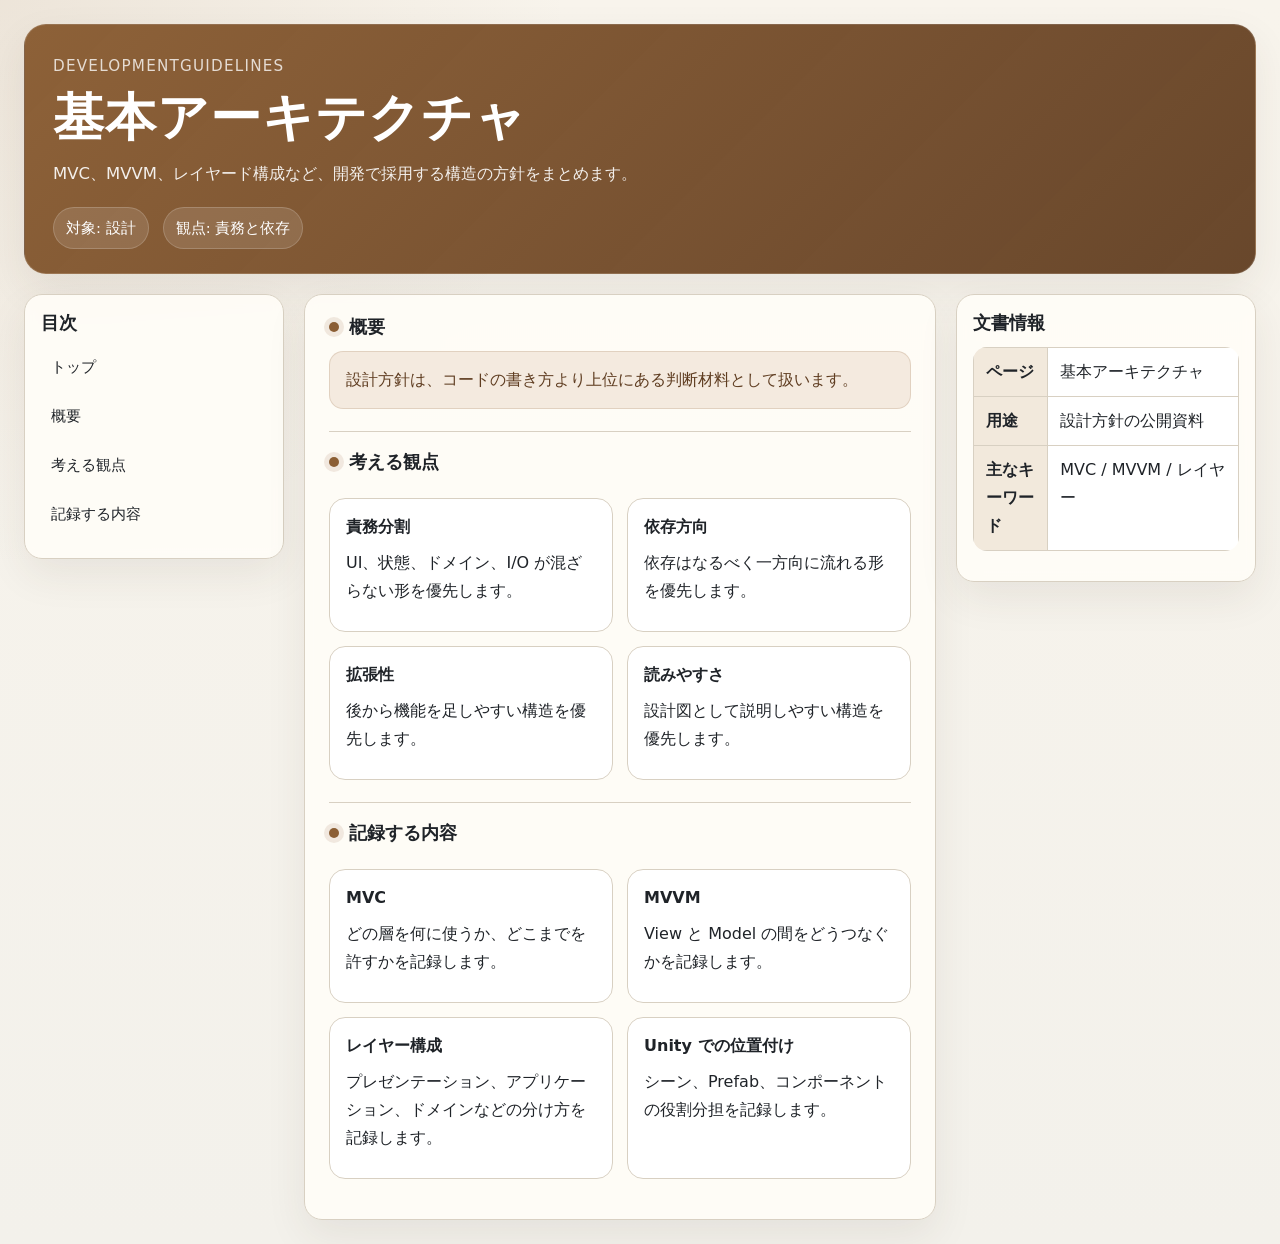
==== HTML/architecture.html @ 3adc42d8 "Split guidelines into section pages" ====
<!doctype html>
<html lang="ja">
<head>
  <meta charset="utf-8">
  <meta name="viewport" content="width=device-width, initial-scale=1">
  <title>基本アーキテクチャ</title>
  <link rel="stylesheet" href="styles.css">
</head>
<body>
  <div class="page">
    <header class="hero">
      <p class="eyebrow">DevelopmentGuidelines</p>
      <h1 class="title">基本アーキテクチャ</h1>
      <p class="lead">
        MVC、MVVM、レイヤード構成など、開発で採用する構造の方針をまとめます。
      </p>
      <div class="meta">
        <span class="chip">対象: 設計</span>
        <span class="chip">観点: 責務と依存</span>
      </div>
    </header>

    <div class="layout">
      <aside class="panel" aria-label="目次">
        <h2>目次</h2>
        <ul class="toc">
          <li><a href="index.html">トップ</a></li>
          <li><a href="#overview">概要</a></li>
          <li><a href="#principles">考える観点</a></li>
          <li><a href="#patterns">記録する内容</a></li>
        </ul>
      </aside>

      <main class="content">
        <section class="section" id="overview">
          <h2>概要</h2>
          <p class="callout">設計方針は、コードの書き方より上位にある判断材料として扱います。</p>
        </section>

        <section class="section" id="principles">
          <h2>考える観点</h2>
          <div class="grid">
            <div class="card"><h3>責務分割</h3><p>UI、状態、ドメイン、I/O が混ざらない形を優先します。</p></div>
            <div class="card"><h3>依存方向</h3><p>依存はなるべく一方向に流れる形を優先します。</p></div>
            <div class="card"><h3>拡張性</h3><p>後から機能を足しやすい構造を優先します。</p></div>
            <div class="card"><h3>読みやすさ</h3><p>設計図として説明しやすい構造を優先します。</p></div>
          </div>
        </section>

        <section class="section" id="patterns">
          <h2>記録する内容</h2>
          <div class="grid">
            <div class="card"><h3>MVC</h3><p>どの層を何に使うか、どこまでを許すかを記録します。</p></div>
            <div class="card"><h3>MVVM</h3><p>View と Model の間をどうつなぐかを記録します。</p></div>
            <div class="card"><h3>レイヤー構成</h3><p>プレゼンテーション、アプリケーション、ドメインなどの分け方を記録します。</p></div>
            <div class="card"><h3>Unity での位置付け</h3><p>シーン、Prefab、コンポーネントの役割分担を記録します。</p></div>
          </div>
        </section>
      </main>

      <aside class="summary">
        <h2>文書情報</h2>
        <table class="table">
          <tbody>
            <tr><th>ページ</th><td>基本アーキテクチャ</td></tr>
            <tr><th>用途</th><td>設計方針の公開資料</td></tr>
            <tr><th>主なキーワード</th><td>MVC / MVVM / レイヤー</td></tr>
          </tbody>
        </table>
      </aside>
    </div>
  </div>
</body>
</html>
---- HTML/styles.css ----
:root {
  color-scheme: light;
  --bg: #f3f1eb;
  --paper: #fffdf8;
  --paper-strong: #ffffff;
  --text: #1f2328;
  --muted: #5e646d;
  --border: #d8d0c2;
  --border-strong: #c1b39b;
  --accent: #8b5e34;
  --accent-soft: #f4eadf;
  --accent-ink: #5f3d21;
  --code-bg: #f7f4ee;
  --shadow: 0 16px 40px rgba(66, 50, 34, 0.08);
}

* { box-sizing: border-box; }
html { scroll-behavior: smooth; }
body {
  margin: 0;
  background:
    radial-gradient(circle at top left, rgba(139, 94, 52, 0.10), transparent 32%),
    linear-gradient(180deg, #f8f4ec 0%, var(--bg) 100%);
  color: var(--text);
  font: 16px/1.75 "Yu Gothic UI", "Meiryo", system-ui, sans-serif;
}

a { color: var(--accent); text-decoration: none; }
a:hover { text-decoration: underline; }

.page {
  max-width: 1400px;
  margin: 0 auto;
  padding: 24px;
}

.hero {
  background: linear-gradient(135deg, rgba(139, 94, 52, 0.98), rgba(96, 61, 33, 0.95));
  color: #fff;
  border: 1px solid rgba(255, 255, 255, 0.14);
  border-radius: 22px;
  padding: 28px 28px 24px;
  box-shadow: var(--shadow);
}

.eyebrow {
  margin: 0 0 8px;
  color: rgba(255, 255, 255, 0.78);
  font-size: 0.95rem;
  letter-spacing: 0.08em;
  text-transform: uppercase;
}

.title {
  margin: 0;
  font-size: clamp(2rem, 4vw, 3.2rem);
  line-height: 1.15;
  letter-spacing: 0.02em;
}

.lead {
  max-width: 980px;
  margin: 14px 0 0;
  color: rgba(255, 255, 255, 0.9);
  font-size: 1.03rem;
}

.meta {
  display: flex;
  flex-wrap: wrap;
  gap: 10px 14px;
  margin-top: 18px;
}

.chip {
  display: inline-flex;
  align-items: center;
  gap: 8px;
  padding: 7px 12px;
  border-radius: 999px;
  background: rgba(255, 255, 255, 0.12);
  border: 1px solid rgba(255, 255, 255, 0.18);
  color: #fff;
  font-size: 0.92rem;
}

.layout {
  display: grid;
  grid-template-columns: 260px minmax(0, 1fr) 300px;
  gap: 20px;
  align-items: start;
  margin-top: 20px;
}

.panel,
.content,
.summary {
  background: rgba(255, 253, 248, 0.9);
  border: 1px solid var(--border);
  border-radius: 18px;
  box-shadow: var(--shadow);
  backdrop-filter: blur(6px);
}

.panel {
  position: sticky;
  top: 16px;
  padding: 16px;
}

.panel h2,
.summary h2,
.content h2 {
  margin: 0 0 12px;
  font-size: 1.15rem;
  line-height: 1.3;
}

.toc {
  list-style: none;
  margin: 0;
  padding: 0;
  font-size: 0.96rem;
}

.toc li + li { margin-top: 2px; }
.toc a {
  display: block;
  padding: 7px 10px;
  border-radius: 10px;
  color: var(--text);
}

.toc a:hover {
  background: var(--accent-soft);
  text-decoration: none;
}

.content {
  padding: 0 24px 24px;
  min-width: 0;
}

.section {
  padding-top: 16px;
  margin-top: 22px;
  border-top: 1px solid var(--border);
}

.section:first-of-type {
  margin-top: 18px;
  border-top: 0;
  padding-top: 0;
}

.section h2 {
  display: inline-flex;
  align-items: center;
  gap: 10px;
}

.section h2::before {
  content: "";
  width: 10px;
  height: 10px;
  border-radius: 999px;
  background: var(--accent);
  box-shadow: 0 0 0 5px rgba(139, 94, 52, 0.12);
}

.callout {
  margin: 0 0 14px;
  padding: 14px 16px;
  border-radius: 14px;
  background: var(--accent-soft);
  border: 1px solid rgba(139, 94, 52, 0.18);
  color: var(--accent-ink);
}

p { margin: 0 0 12px; }
ul, ol {
  margin: 0 0 14px 22px;
  padding: 0;
}

li { margin: 0 0 8px; }

.grid {
  display: grid;
  grid-template-columns: repeat(2, minmax(0, 1fr));
  gap: 14px;
  margin: 12px 0 16px;
}

.card {
  background: var(--paper-strong);
  border: 1px solid var(--border);
  border-radius: 16px;
  padding: 14px 16px;
}

.card h3 {
  margin: 0 0 8px;
  font-size: 1rem;
}

.card h4 {
  margin: 0 0 8px;
  font-size: 0.98rem;
}

.table {
  width: 100%;
  border-collapse: collapse;
  margin: 10px 0 14px;
  overflow: hidden;
  border-radius: 14px;
  background: var(--paper-strong);
}

.table th,
.table td {
  border: 1px solid var(--border);
  padding: 10px 12px;
  text-align: left;
  vertical-align: top;
}

.table th {
  background: #f2e9dc;
  width: 28%;
}

code, pre {
  font-family: ui-monospace, SFMono-Regular, Consolas, "Liberation Mono", monospace;
  font-size: 0.95em;
}

code {
  background: var(--code-bg);
  padding: 0.12em 0.35em;
  border: 1px solid #e4d8c9;
  border-radius: 6px;
}

pre {
  background: var(--code-bg);
  border: 1px solid #e4d8c9;
  border-radius: 14px;
  padding: 14px 16px;
  overflow: auto;
  margin: 0 0 14px;
}

.summary {
  padding: 16px;
}

.summary ul {
  margin-left: 18px;
}

.footer {
  margin-top: 18px;
  padding-top: 12px;
  border-top: 1px solid var(--border);
  color: var(--muted);
  font-size: 0.92rem;
}

@media (max-width: 1120px) {
  .layout { grid-template-columns: 1fr; }
  .panel { position: static; }
}

@media (max-width: 720px) {
  .page { padding: 12px; }
  .hero { padding: 22px 18px 18px; border-radius: 18px; }
  .content { padding: 0 16px 18px; }
  .grid { grid-template-columns: 1fr; }
  .table th { width: auto; }
}
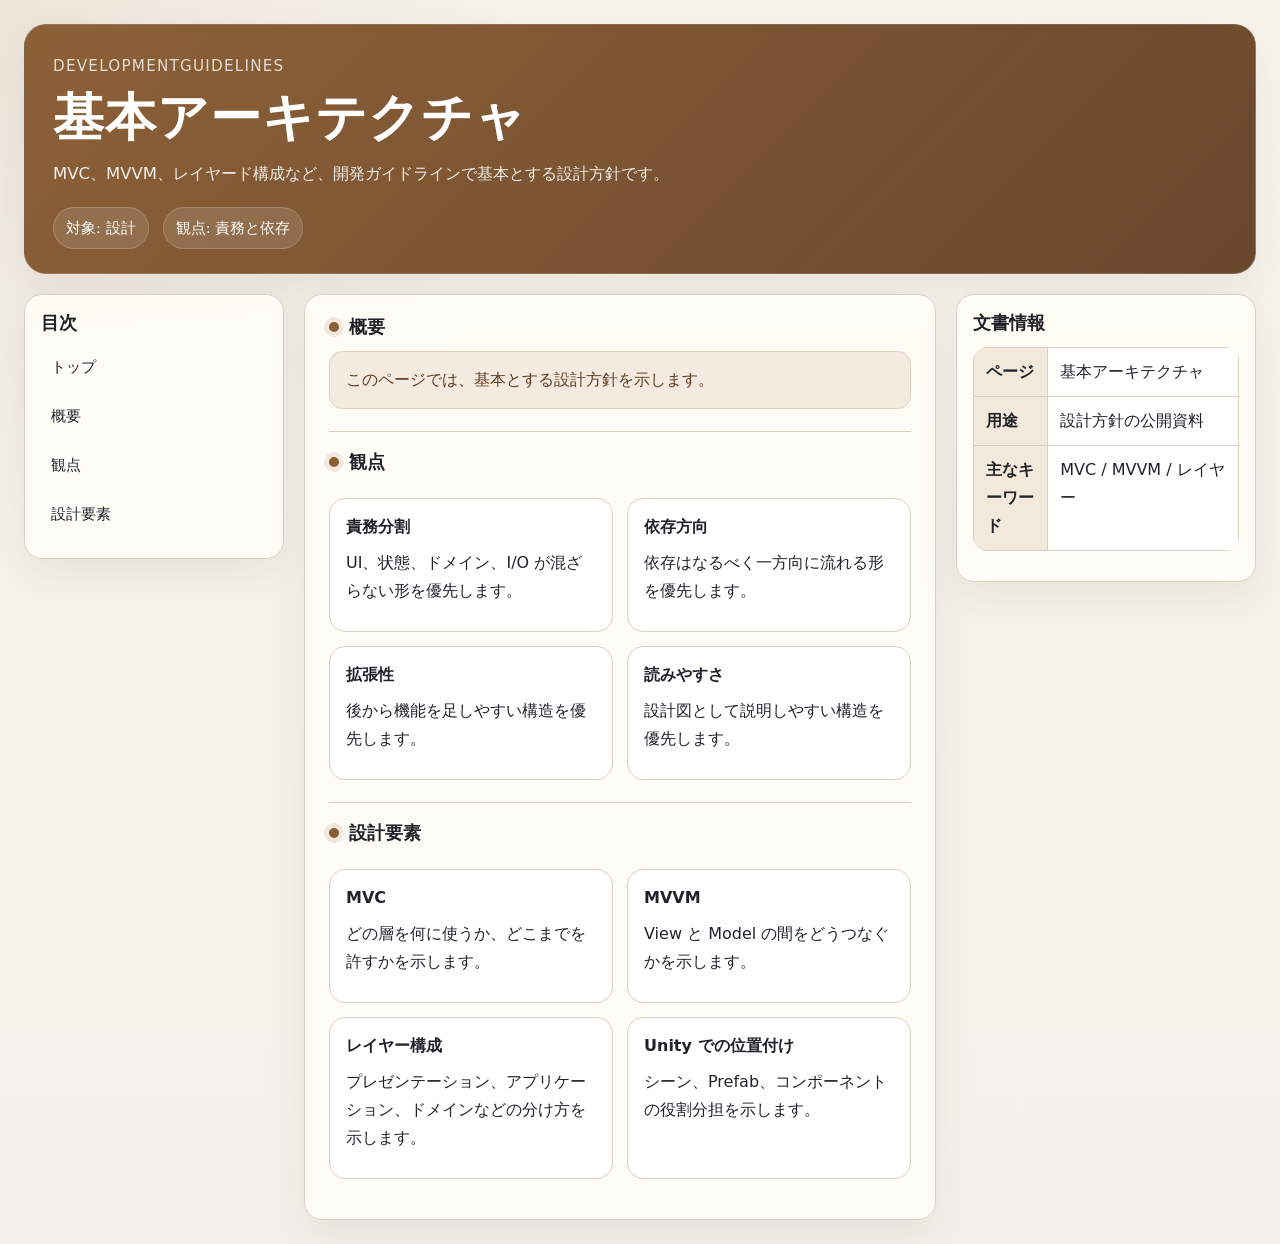
==== commit 8ab8346a: "Refine public-facing page intros" ====
--- a/HTML/architecture.html
+++ b/HTML/architecture.html
@@ -12,7 +12,7 @@
       <p class="eyebrow">DevelopmentGuidelines</p>
       <h1 class="title">基本アーキテクチャ</h1>
       <p class="lead">
-        MVC、MVVM、レイヤード構成など、開発で採用する構造の方針をまとめます。
+        MVC、MVVM、レイヤード構成など、開発ガイドラインで基本とする設計方針です。
       </p>
       <div class="meta">
         <span class="chip">対象: 設計</span>
@@ -26,19 +26,19 @@
         <ul class="toc">
           <li><a href="index.html">トップ</a></li>
           <li><a href="#overview">概要</a></li>
-          <li><a href="#principles">考える観点</a></li>
-          <li><a href="#patterns">記録する内容</a></li>
+          <li><a href="#principles">観点</a></li>
+          <li><a href="#patterns">設計要素</a></li>
         </ul>
       </aside>
 
       <main class="content">
         <section class="section" id="overview">
           <h2>概要</h2>
-          <p class="callout">設計方針は、コードの書き方より上位にある判断材料として扱います。</p>
+          <p class="callout">このページでは、基本とする設計方針を示します。</p>
         </section>
 
         <section class="section" id="principles">
-          <h2>考える観点</h2>
+          <h2>観点</h2>
           <div class="grid">
             <div class="card"><h3>責務分割</h3><p>UI、状態、ドメイン、I/O が混ざらない形を優先します。</p></div>
             <div class="card"><h3>依存方向</h3><p>依存はなるべく一方向に流れる形を優先します。</p></div>
@@ -48,12 +48,12 @@
         </section>
 
         <section class="section" id="patterns">
-          <h2>記録する内容</h2>
+          <h2>設計要素</h2>
           <div class="grid">
-            <div class="card"><h3>MVC</h3><p>どの層を何に使うか、どこまでを許すかを記録します。</p></div>
-            <div class="card"><h3>MVVM</h3><p>View と Model の間をどうつなぐかを記録します。</p></div>
-            <div class="card"><h3>レイヤー構成</h3><p>プレゼンテーション、アプリケーション、ドメインなどの分け方を記録します。</p></div>
-            <div class="card"><h3>Unity での位置付け</h3><p>シーン、Prefab、コンポーネントの役割分担を記録します。</p></div>
+            <div class="card"><h3>MVC</h3><p>どの層を何に使うか、どこまでを許すかを示します。</p></div>
+            <div class="card"><h3>MVVM</h3><p>View と Model の間をどうつなぐかを示します。</p></div>
+            <div class="card"><h3>レイヤー構成</h3><p>プレゼンテーション、アプリケーション、ドメインなどの分け方を示します。</p></div>
+            <div class="card"><h3>Unity での位置付け</h3><p>シーン、Prefab、コンポーネントの役割分担を示します。</p></div>
           </div>
         </section>
       </main>
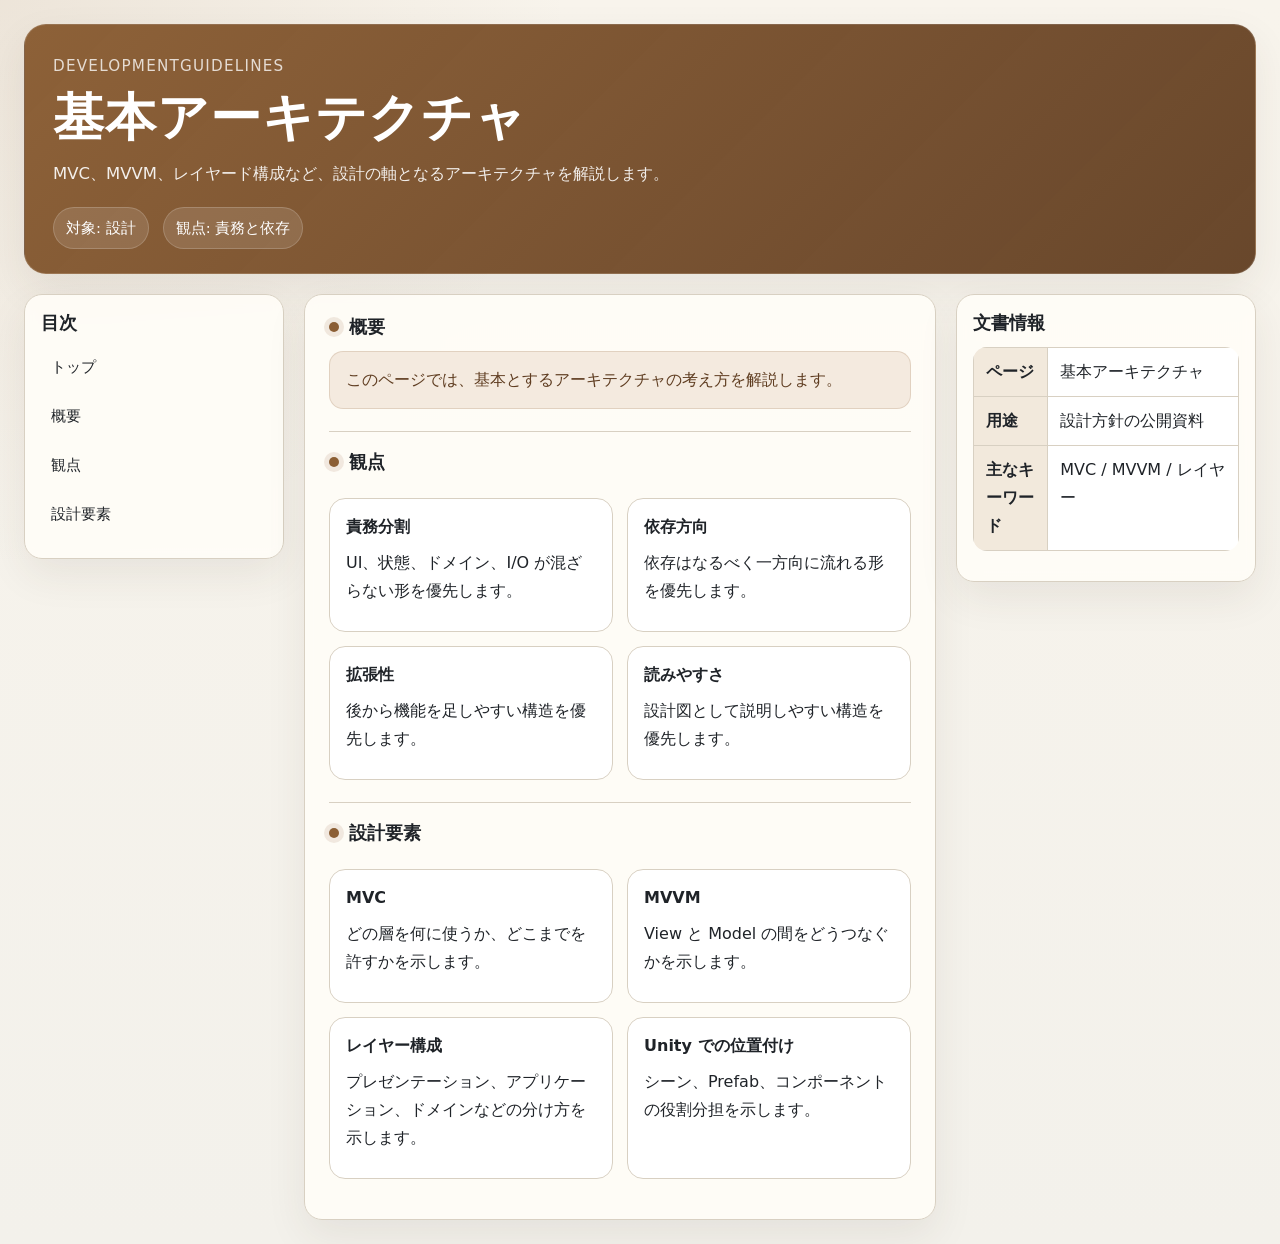
==== commit b0182f26: "Define Visual Studio line endings" ====
--- a/HTML/architecture.html
+++ b/HTML/architecture.html
@@ -12,7 +12,7 @@
       <p class="eyebrow">DevelopmentGuidelines</p>
       <h1 class="title">基本アーキテクチャ</h1>
       <p class="lead">
-        MVC、MVVM、レイヤード構成など、開発ガイドラインで基本とする設計方針です。
+        MVC、MVVM、レイヤード構成など、設計の軸となるアーキテクチャを解説します。
       </p>
       <div class="meta">
         <span class="chip">対象: 設計</span>
@@ -34,7 +34,7 @@
       <main class="content">
         <section class="section" id="overview">
           <h2>概要</h2>
-          <p class="callout">このページでは、基本とする設計方針を示します。</p>
+          <p class="callout">このページでは、基本とするアーキテクチャの考え方を解説します。</p>
         </section>
 
         <section class="section" id="principles">
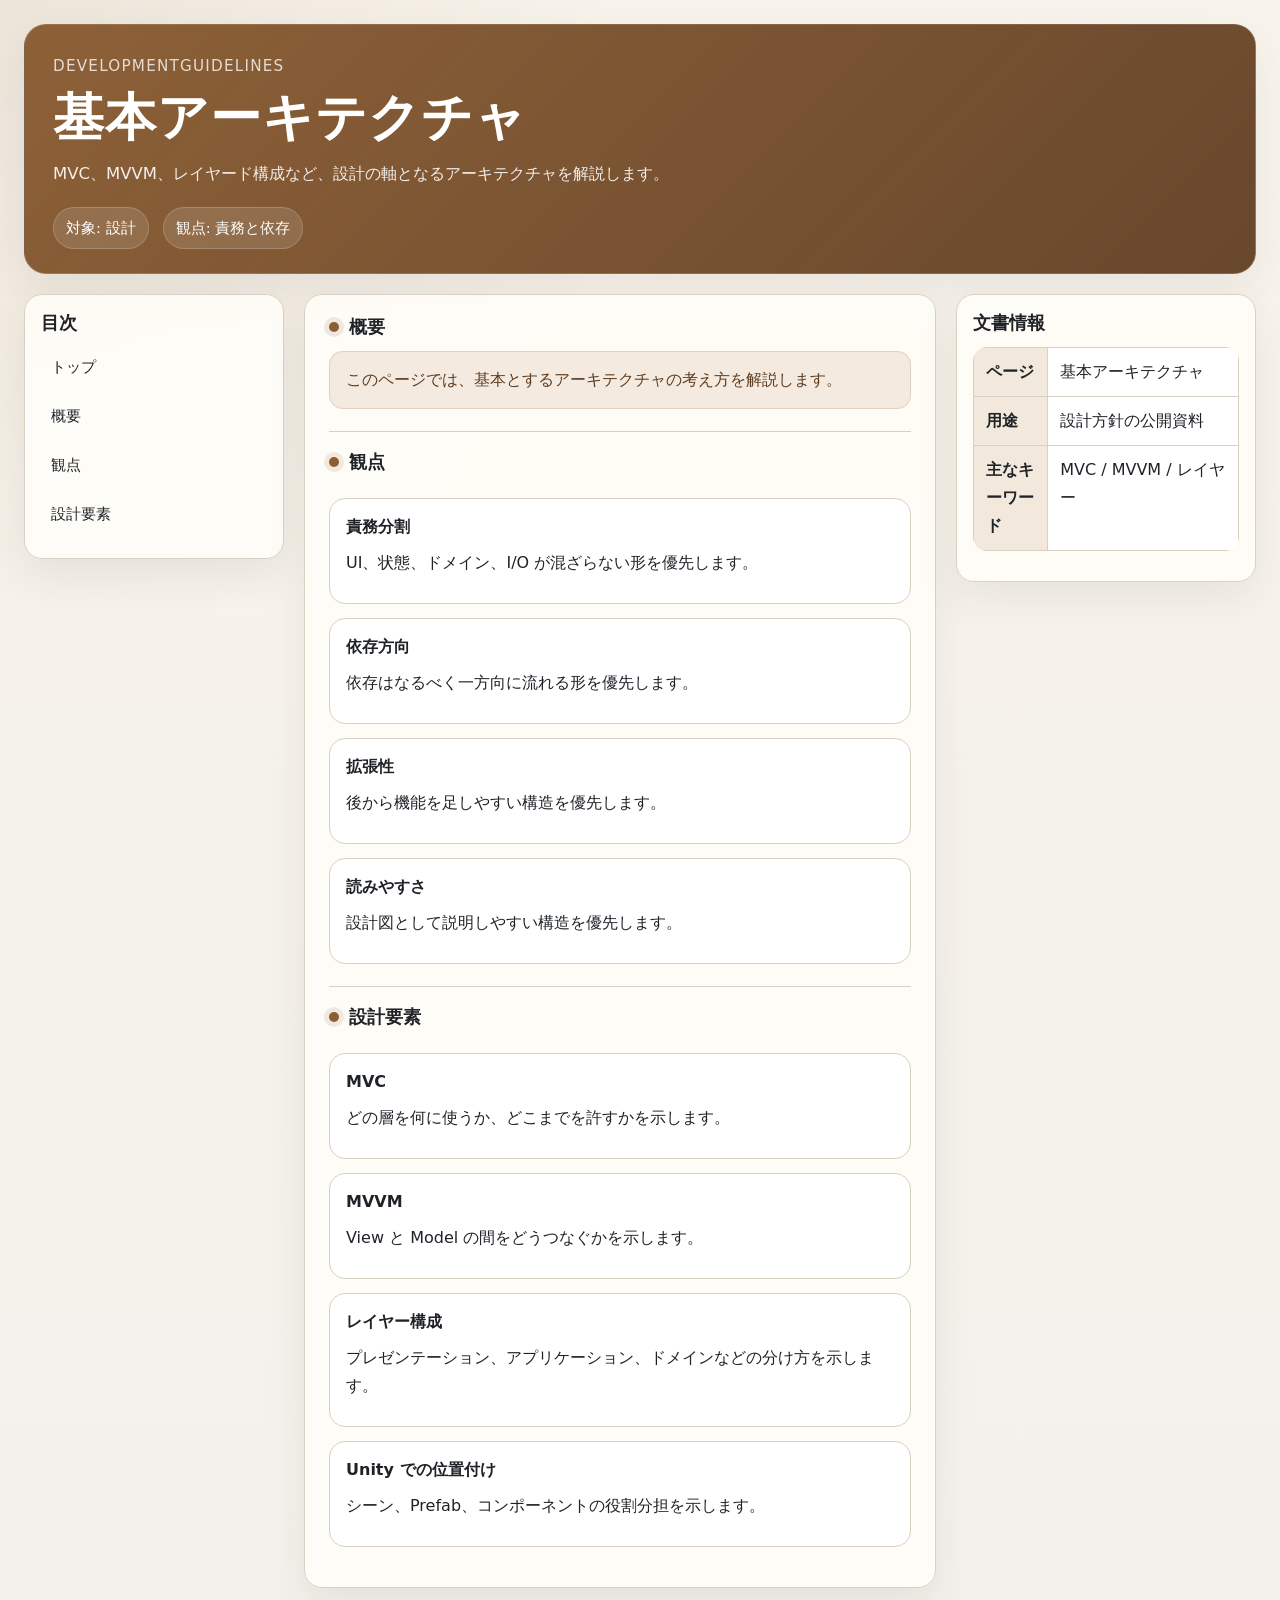
==== commit 77a1cf64: "Refine guideline docs and coding standards base" ====
--- a/HTML/architecture.html
+++ b/HTML/architecture.html
@@ -6,7 +6,7 @@
   <title>基本アーキテクチャ</title>
   <link rel="stylesheet" href="styles.css">
 </head>
-<body>
+<body class="detail-page">
   <div class="page">
     <header class="hero">
       <p class="eyebrow">DevelopmentGuidelines</p>
--- a/HTML/styles.css
+++ b/HTML/styles.css
@@ -192,6 +192,10 @@
   margin: 12px 0 16px;
 }
 
+.detail-page .grid {
+  grid-template-columns: 1fr;
+}
+
 .card {
   background: var(--paper-strong);
   border: 1px solid var(--border);
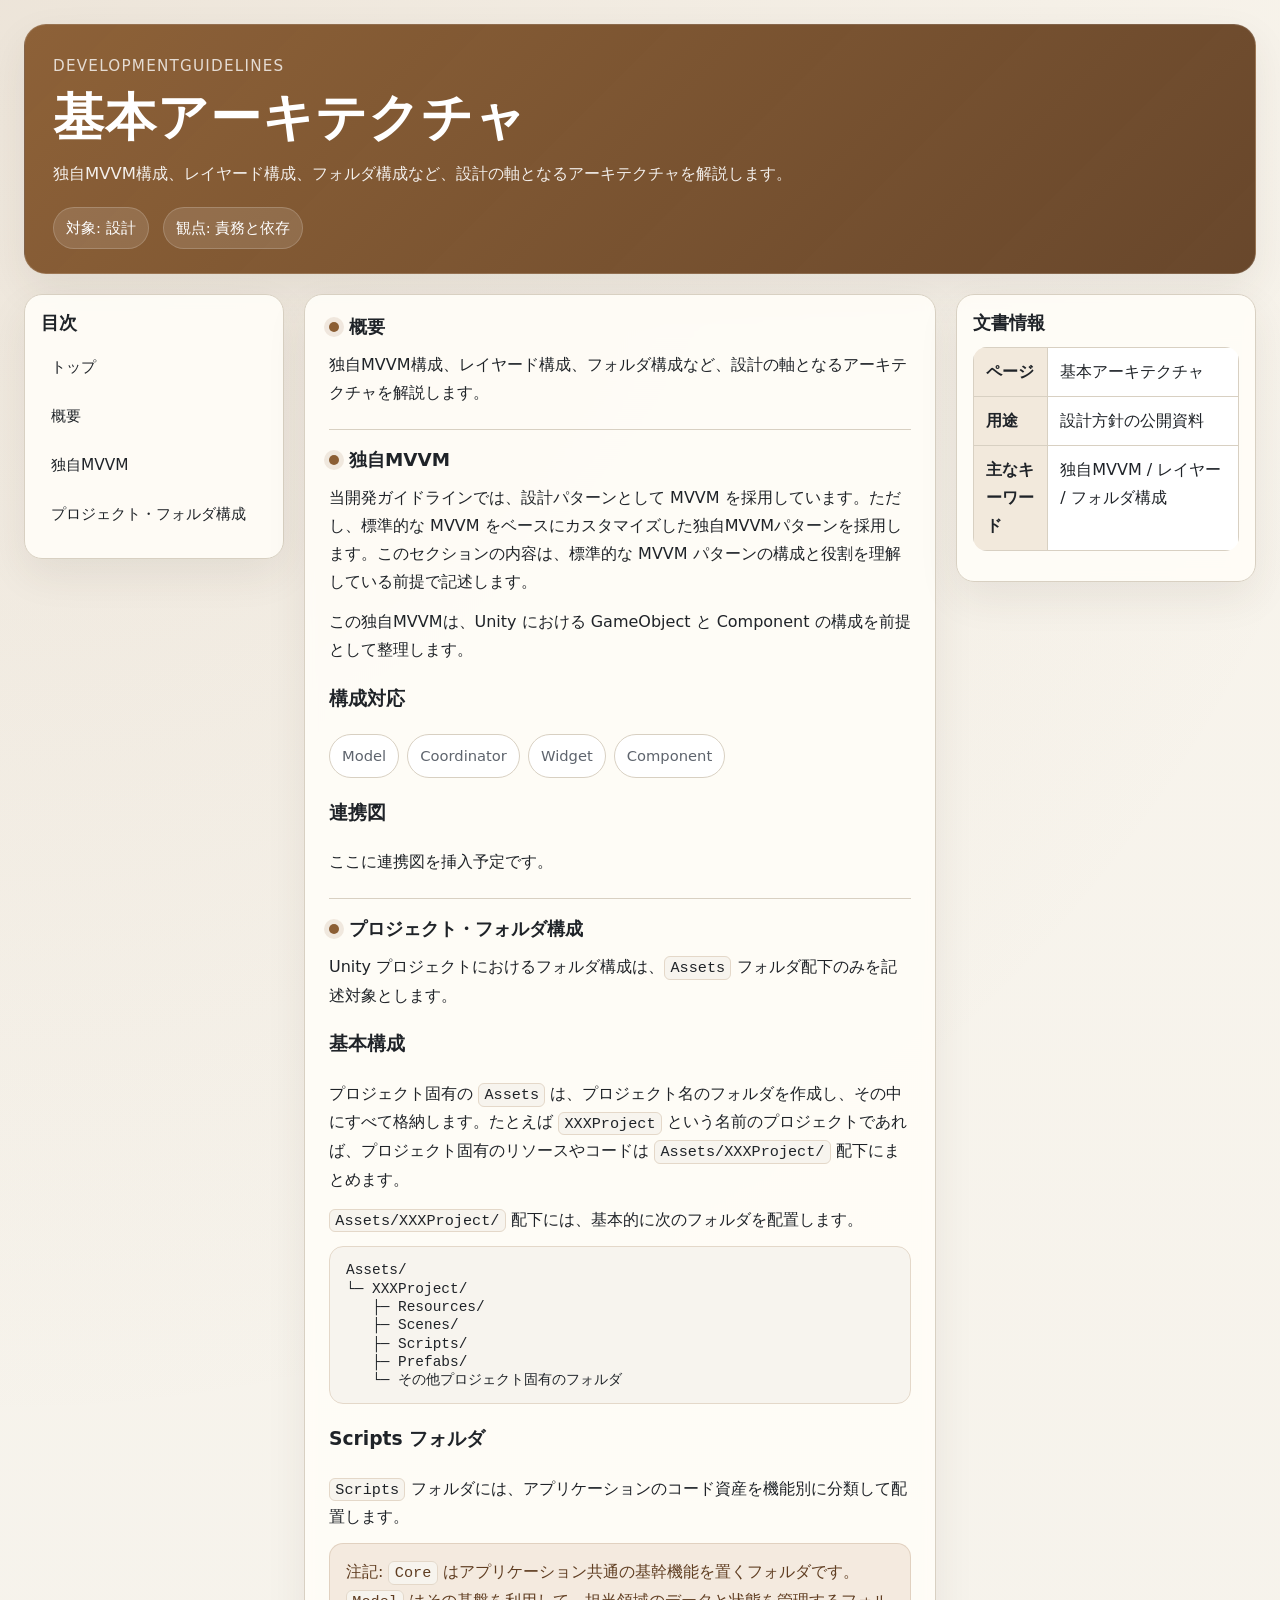
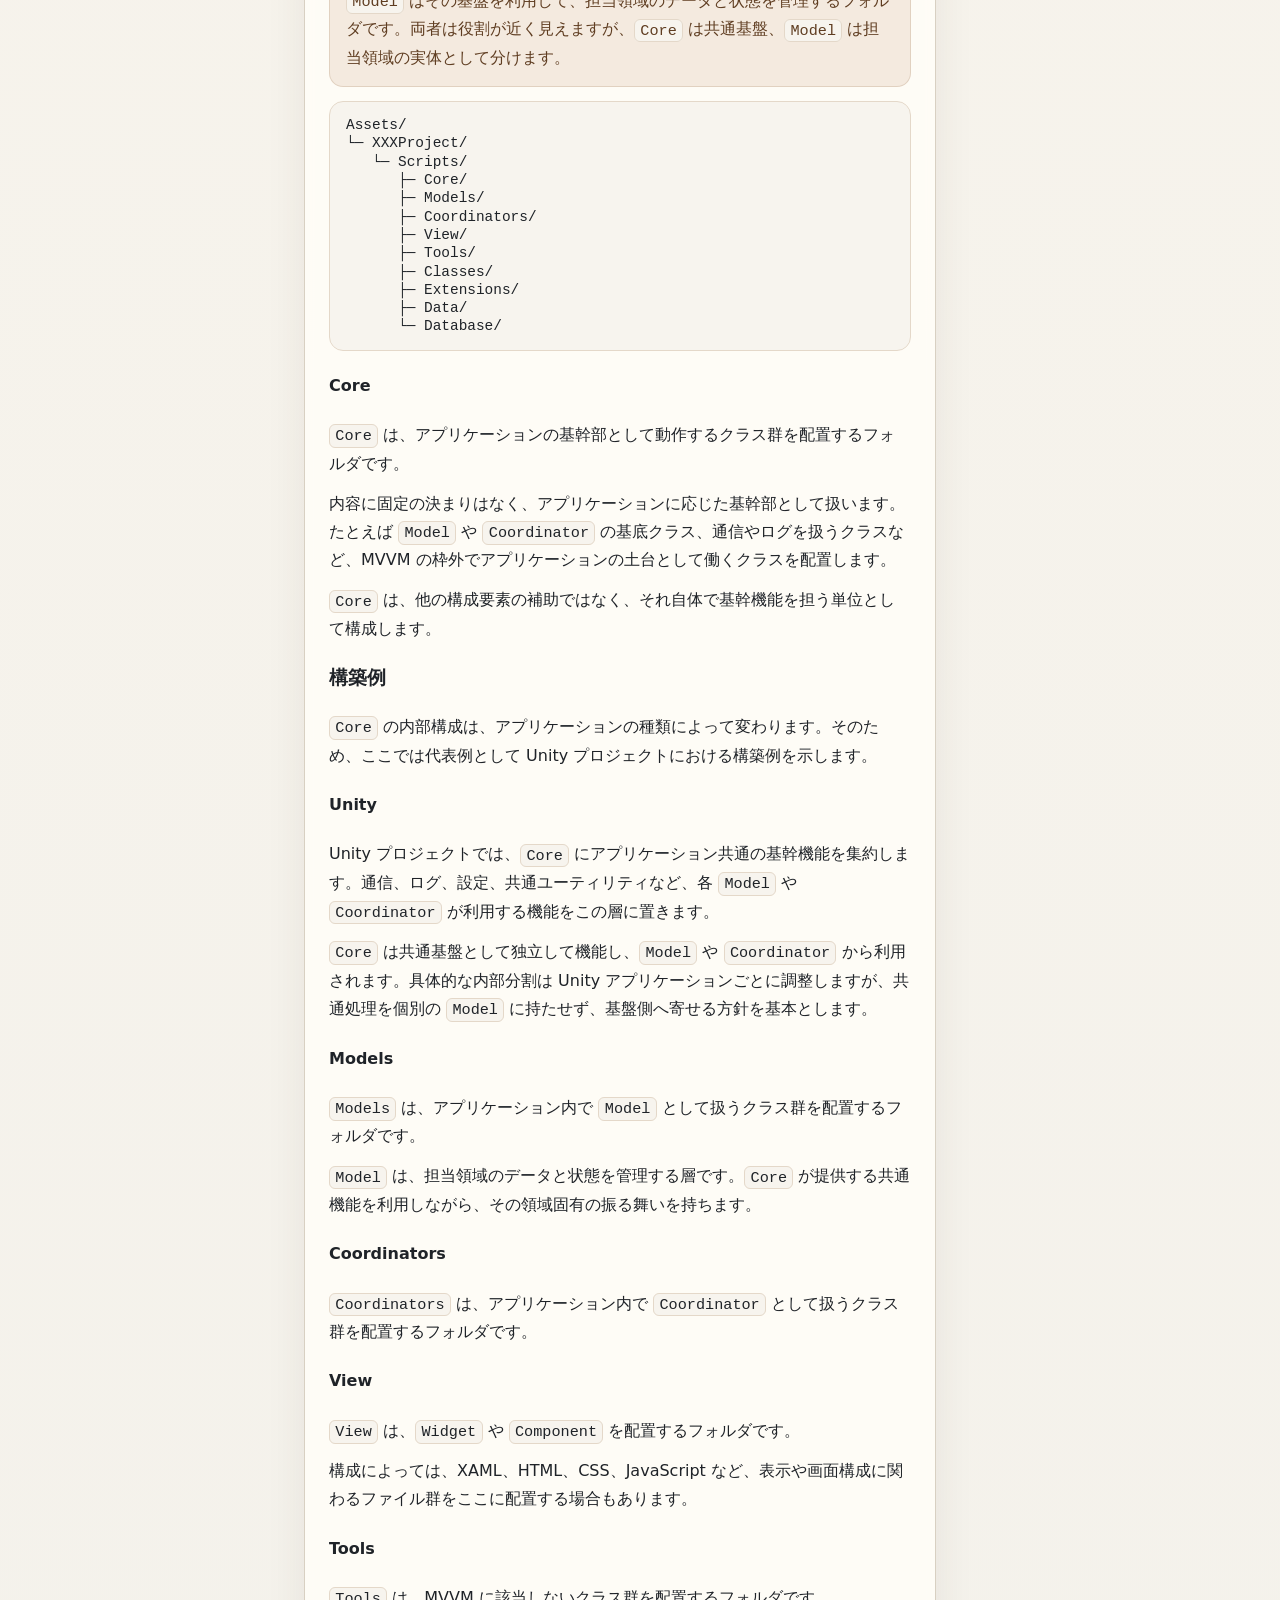
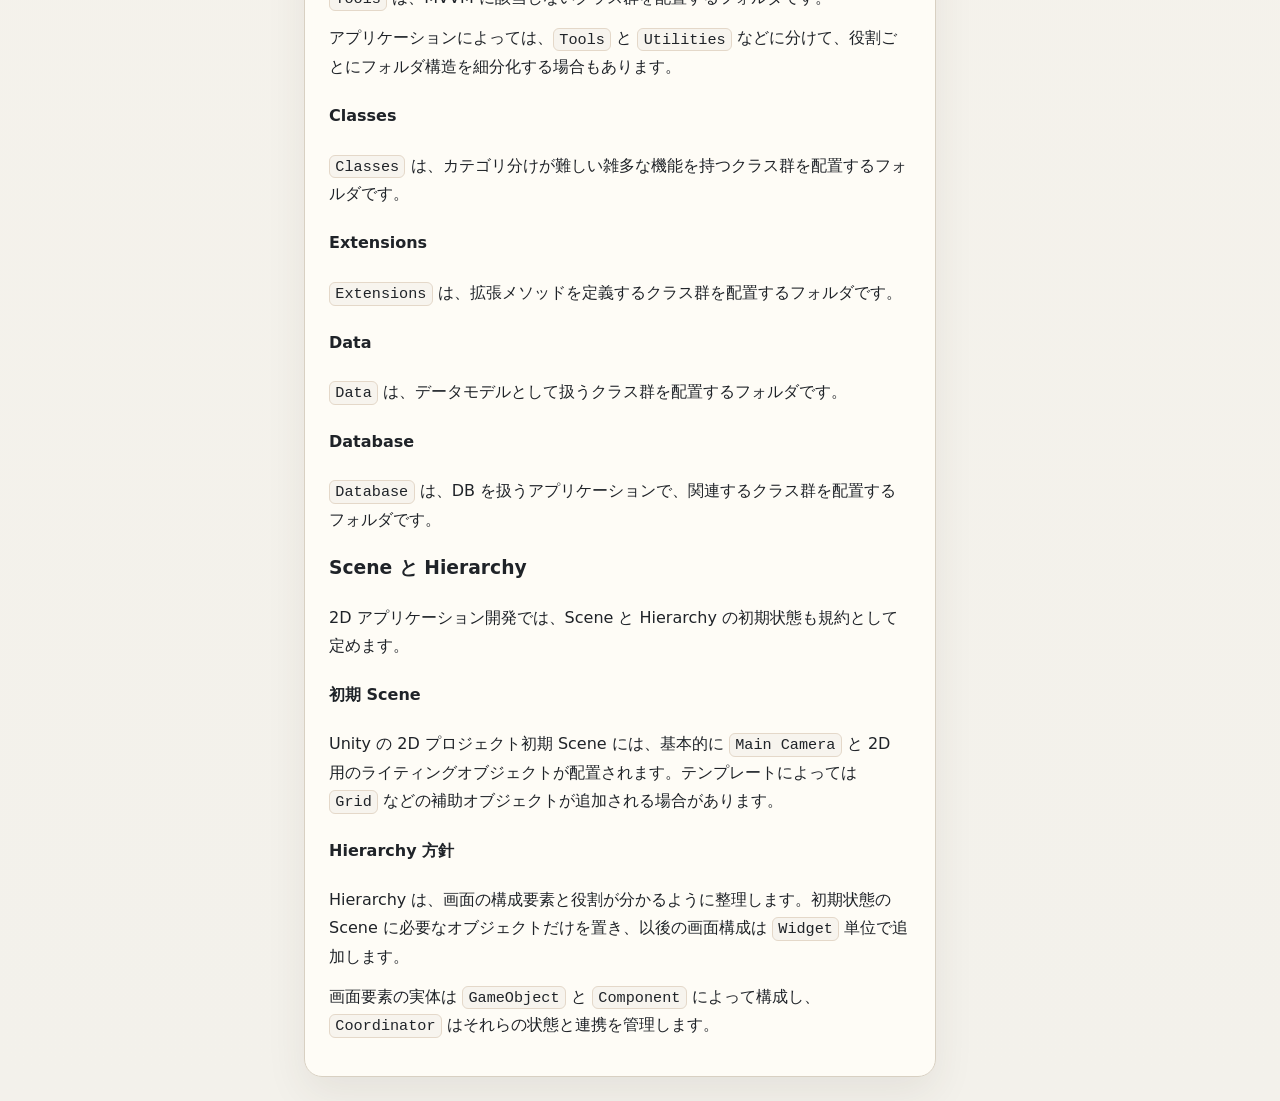
==== commit 2e999615: "Add 2D scene and hierarchy guidance" ====
--- a/HTML/architecture.html
+++ b/HTML/architecture.html
@@ -12,7 +12,7 @@
       <p class="eyebrow">DevelopmentGuidelines</p>
       <h1 class="title">基本アーキテクチャ</h1>
       <p class="lead">
-        MVC、MVVM、レイヤード構成など、設計の軸となるアーキテクチャを解説します。
+        独自MVVM構成、レイヤード構成、フォルダ構成など、設計の軸となるアーキテクチャを解説します。
       </p>
       <div class="meta">
         <span class="chip">対象: 設計</span>
@@ -26,35 +26,232 @@
         <ul class="toc">
           <li><a href="index.html">トップ</a></li>
           <li><a href="#overview">概要</a></li>
-          <li><a href="#principles">観点</a></li>
-          <li><a href="#patterns">設計要素</a></li>
+          <li><a href="#mvvm">独自MVVM</a></li>
+          <li><a href="#project-structure">プロジェクト・フォルダ構成</a></li>
         </ul>
       </aside>
 
       <main class="content">
         <section class="section" id="overview">
           <h2>概要</h2>
-          <p class="callout">このページでは、基本とするアーキテクチャの考え方を解説します。</p>
+          <p>独自MVVM構成、レイヤード構成、フォルダ構成など、設計の軸となるアーキテクチャを解説します。</p>
         </section>
 
-        <section class="section" id="principles">
-          <h2>観点</h2>
-          <div class="grid">
-            <div class="card"><h3>責務分割</h3><p>UI、状態、ドメイン、I/O が混ざらない形を優先します。</p></div>
-            <div class="card"><h3>依存方向</h3><p>依存はなるべく一方向に流れる形を優先します。</p></div>
-            <div class="card"><h3>拡張性</h3><p>後から機能を足しやすい構造を優先します。</p></div>
-            <div class="card"><h3>読みやすさ</h3><p>設計図として説明しやすい構造を優先します。</p></div>
+        <section class="section" id="mvvm">
+          <h2>独自MVVM</h2>
+          <p>
+            当開発ガイドラインでは、設計パターンとして MVVM を採用しています。ただし、標準的な MVVM をベースにカスタマイズした独自MVVMパターンを採用します。このセクションの内容は、標準的な MVVM パターンの構成と役割を理解している前提で記述します。
+          </p>
+          <p>
+            この独自MVVMは、Unity における GameObject と Component の構成を前提として整理します。
+          </p>
+
+          <h3>構成対応</h3>
+          <div class="tabs">
+            <input checked type="radio" name="mvvm-tabs" id="mvvm-tab-model">
+            <input type="radio" name="mvvm-tabs" id="mvvm-tab-coordinator">
+            <input type="radio" name="mvvm-tabs" id="mvvm-tab-widget">
+            <input type="radio" name="mvvm-tabs" id="mvvm-tab-component">
+            <div class="tab-controls" role="tablist" aria-label="構成対応">
+              <label for="mvvm-tab-model">Model</label>
+              <label for="mvvm-tab-coordinator">Coordinator</label>
+              <label for="mvvm-tab-widget">Widget</label>
+              <label for="mvvm-tab-component">Component</label>
+            </div>
+            <div class="tab-panels">
+              <section class="tab-panel">
+                <h4>Model</h4>
+                <p>
+                  <code>Model</code> は、一般的な MVVM の <code>Model</code> に相当する層です。
+                </p>
+                <p>
+                  データと業務処理を担当し、UI アクションを契機として <code>Coordinator</code> から処理要求を受け、必要な処理を実行してデータを更新します。
+                </p>
+                <p>
+                  更新結果は <code>Coordinator</code> を通じて <code>Widget</code> に通知します。また、複数の <code>Coordinator</code> から利用され、必要に応じて他の <code>Model</code> とも連携します。
+                </p>
+              </section>
+              <section class="tab-panel">
+                <h4>Coordinator</h4>
+                <p>
+                  <code>Coordinator</code> は、一般的な MVVM の <code>ViewModel</code> に相当する層です。
+                </p>
+                <p>
+                  1 つ以上の <code>Widget</code> を担当し、<code>Model</code> から通知されたデータやイベントを受け取り、担当する <code>Widget</code> に必要な情報を通知します。また、UI アクションに応じて <code>Model</code> に処理を依頼します。
+                </p>
+                <p>
+                  必要に応じて他の <code>Coordinator</code> や複数の <code>Model</code> とも連携します。<code>Widget</code> 間の連携は、必ず <code>Coordinator</code> を介して行います。
+                </p>
+                <div class="callout">
+                  注記: <code>Coordinator</code> は、<code>Widget</code> を直接の表示単位として束ね、画面全体の振る舞いを調整する中間層です。<code>Widget</code> は末端の UI 機能単位として個別の入出力や表示制御を担当し、<code>Coordinator</code> はそれらの担当割り当てや相互連携をまとめます。
+                </div>
+              </section>
+              <section class="tab-panel">
+                <h4>Widget</h4>
+                <p>
+                  <code>Widget</code> は、複数の <code>Component</code> をまとめて 1 つの機能単位として扱う層です。
+                </p>
+                <p>
+                  パネル、入力エリア、一覧表示領域など、ひとまとまりの UI 機能を表し、<code>Coordinator</code> から通知されたイベントやデータに応じて、担当する <code>Component</code> 群へ処理を振り分けます。
+                </p>
+                <p>
+                  <code>Widget</code> 同士は直接連携せず、必要な連携は担当する <code>Coordinator</code> を介して行います。
+                </p>
+              </section>
+              <section class="tab-panel">
+                <h4>Component</h4>
+                <p>
+                  <code>Component</code> は、<code>View</code> を構成する末端単位です。
+                </p>
+                <p>
+                  単体の <code>GameObject</code>、または単体の機能を提供する複数の <code>GameObject</code> をまとめた構成単位として扱い、ボタン、入力欄、ラベル表示、一覧の 1 要素など、個別の UI 機能を担当します。
+                </p>
+                <p>
+                  <code>Component</code> 同士は直接連携せず、必要な連携は必ず担当する <code>Widget</code> を介して行います。
+                </p>
+              </section>
+            </div>
+          </div>
+
+          <h3>連携図</h3>
+          <div class="diagram-pyramid" aria-label="独自MVVMの階層構造">
+            <div class="diagram-placeholder">
+              ここに連携図を挿入予定です。
+            </div>
           </div>
         </section>
 
-        <section class="section" id="patterns">
-          <h2>設計要素</h2>
-          <div class="grid">
-            <div class="card"><h3>MVC</h3><p>どの層を何に使うか、どこまでを許すかを示します。</p></div>
-            <div class="card"><h3>MVVM</h3><p>View と Model の間をどうつなぐかを示します。</p></div>
-            <div class="card"><h3>レイヤー構成</h3><p>プレゼンテーション、アプリケーション、ドメインなどの分け方を示します。</p></div>
-            <div class="card"><h3>Unity での位置付け</h3><p>シーン、Prefab、コンポーネントの役割分担を示します。</p></div>
+        <section class="section" id="project-structure">
+          <h2>プロジェクト・フォルダ構成</h2>
+          <p>
+            Unity プロジェクトにおけるフォルダ構成は、<code>Assets</code> フォルダ配下のみを記述対象とします。
+          </p>
+
+          <h3>基本構成</h3>
+          <p>
+            プロジェクト固有の <code>Assets</code> は、プロジェクト名のフォルダを作成し、その中にすべて格納します。たとえば <code>XXXProject</code> という名前のプロジェクトであれば、プロジェクト固有のリソースやコードは <code>Assets/XXXProject/</code> 配下にまとめます。
+          </p>
+          <p>
+            <code>Assets/XXXProject/</code> 配下には、基本的に次のフォルダを配置します。
+          </p>
+          <pre><code>Assets/
+└─ XXXProject/
+   ├─ Resources/
+   ├─ Scenes/
+   ├─ Scripts/
+   ├─ Prefabs/
+   └─ その他プロジェクト固有のフォルダ
+</code></pre>
+
+          <h3>Scripts フォルダ</h3>
+          <p>
+            <code>Scripts</code> フォルダには、アプリケーションのコード資産を機能別に分類して配置します。
+          </p>
+          <div class="callout">
+            注記: <code>Core</code> はアプリケーション共通の基幹機能を置くフォルダです。<code>Model</code> はその基盤を利用して、担当領域のデータと状態を管理するフォルダです。両者は役割が近く見えますが、<code>Core</code> は共通基盤、<code>Model</code> は担当領域の実体として分けます。
           </div>
+          <pre><code>Assets/
+└─ XXXProject/
+   └─ Scripts/
+      ├─ Core/
+      ├─ Models/
+      ├─ Coordinators/
+      ├─ View/
+      ├─ Tools/
+      ├─ Classes/
+      ├─ Extensions/
+      ├─ Data/
+      └─ Database/
+</code></pre>
+
+          <h4>Core</h4>
+          <p>
+            <code>Core</code> は、アプリケーションの基幹部として動作するクラス群を配置するフォルダです。
+          </p>
+          <p>
+            内容に固定の決まりはなく、アプリケーションに応じた基幹部として扱います。たとえば <code>Model</code> や <code>Coordinator</code> の基底クラス、通信やログを扱うクラスなど、MVVM の枠外でアプリケーションの土台として働くクラスを配置します。
+          </p>
+          <p>
+            <code>Core</code> は、他の構成要素の補助ではなく、それ自体で基幹機能を担う単位として構成します。
+          </p>
+
+          <h3>構築例</h3>
+          <p>
+            <code>Core</code> の内部構成は、アプリケーションの種類によって変わります。そのため、ここでは代表例として Unity プロジェクトにおける構築例を示します。
+          </p>
+
+          <h4>Unity</h4>
+          <p>
+            Unity プロジェクトでは、<code>Core</code> にアプリケーション共通の基幹機能を集約します。通信、ログ、設定、共通ユーティリティなど、各 <code>Model</code> や <code>Coordinator</code> が利用する機能をこの層に置きます。
+          </p>
+          <p>
+            <code>Core</code> は共通基盤として独立して機能し、<code>Model</code> や <code>Coordinator</code> から利用されます。具体的な内部分割は Unity アプリケーションごとに調整しますが、共通処理を個別の <code>Model</code> に持たせず、基盤側へ寄せる方針を基本とします。
+          </p>
+
+          <h4>Models</h4>
+          <p>
+            <code>Models</code> は、アプリケーション内で <code>Model</code> として扱うクラス群を配置するフォルダです。
+          </p>
+          <p>
+            <code>Model</code> は、担当領域のデータと状態を管理する層です。<code>Core</code> が提供する共通機能を利用しながら、その領域固有の振る舞いを持ちます。
+          </p>
+
+          <h4>Coordinators</h4>
+          <p>
+            <code>Coordinators</code> は、アプリケーション内で <code>Coordinator</code> として扱うクラス群を配置するフォルダです。
+          </p>
+
+          <h4>View</h4>
+          <p>
+            <code>View</code> は、<code>Widget</code> や <code>Component</code> を配置するフォルダです。
+          </p>
+          <p>
+            構成によっては、XAML、HTML、CSS、JavaScript など、表示や画面構成に関わるファイル群をここに配置する場合もあります。
+          </p>
+
+          <h4>Tools</h4>
+          <p>
+            <code>Tools</code> は、MVVM に該当しないクラス群を配置するフォルダです。
+          </p>
+          <p>
+            アプリケーションによっては、<code>Tools</code> と <code>Utilities</code> などに分けて、役割ごとにフォルダ構造を細分化する場合もあります。
+          </p>
+
+          <h4>Classes</h4>
+          <p>
+            <code>Classes</code> は、カテゴリ分けが難しい雑多な機能を持つクラス群を配置するフォルダです。
+          </p>
+
+          <h4>Extensions</h4>
+          <p>
+            <code>Extensions</code> は、拡張メソッドを定義するクラス群を配置するフォルダです。
+          </p>
+
+          <h4>Data</h4>
+          <p>
+            <code>Data</code> は、データモデルとして扱うクラス群を配置するフォルダです。
+          </p>
+
+          <h4>Database</h4>
+          <p>
+            <code>Database</code> は、DB を扱うアプリケーションで、関連するクラス群を配置するフォルダです。
+          </p>
+
+          <h3>Scene と Hierarchy</h3>
+          <p>
+            2D アプリケーション開発では、Scene と Hierarchy の初期状態も規約として定めます。
+          </p>
+          <h4>初期 Scene</h4>
+          <p>
+            Unity の 2D プロジェクト初期 Scene には、基本的に <code>Main Camera</code> と 2D 用のライティングオブジェクトが配置されます。テンプレートによっては <code>Grid</code> などの補助オブジェクトが追加される場合があります。
+          </p>
+          <h4>Hierarchy 方針</h4>
+          <p>
+            Hierarchy は、画面の構成要素と役割が分かるように整理します。初期状態の Scene に必要なオブジェクトだけを置き、以後の画面構成は <code>Widget</code> 単位で追加します。
+          </p>
+          <p>
+            画面要素の実体は <code>GameObject</code> と <code>Component</code> によって構成し、<code>Coordinator</code> はそれらの状態と連携を管理します。
+          </p>
         </section>
       </main>
 
@@ -64,7 +261,7 @@
           <tbody>
             <tr><th>ページ</th><td>基本アーキテクチャ</td></tr>
             <tr><th>用途</th><td>設計方針の公開資料</td></tr>
-            <tr><th>主なキーワード</th><td>MVC / MVVM / レイヤー</td></tr>
+            <tr><th>主なキーワード</th><td>独自MVVM / レイヤー / フォルダ構成</td></tr>
           </tbody>
         </table>
       </aside>
--- a/HTML/styles.css
+++ b/HTML/styles.css
@@ -177,6 +177,148 @@
   color: var(--accent-ink);
 }
 
+.section-toggle {
+  margin: 0;
+}
+
+.section-toggle > summary {
+  display: inline-flex;
+  align-items: center;
+  gap: 8px;
+  margin: 0 0 14px;
+  padding: 8px 12px;
+  border: 1px solid var(--border);
+  border-radius: 999px;
+  background: var(--paper-strong);
+  color: var(--muted);
+  cursor: pointer;
+  user-select: none;
+  list-style: none;
+  font-size: 0.92rem;
+}
+
+.tabs .section-toggle:not([open]) > summary {
+  display: none;
+}
+
+.tabs .section-toggle[open] > summary {
+  margin-top: 0;
+}
+
+.section-toggle > summary::-webkit-details-marker {
+  display: none;
+}
+
+.section-toggle > summary::before {
+  content: "▶";
+  font-size: 0.8rem;
+  transition: transform 0.2s ease;
+}
+
+.section-toggle[open] > summary::before {
+  transform: rotate(90deg);
+}
+
+.section-toggle > summary:hover {
+  background: var(--accent-soft);
+  color: var(--accent-ink);
+}
+
+.sample-toggle > summary::before {
+  display: none;
+}
+
+.sample-toggle > summary .label-open {
+  display: none;
+}
+
+.sample-toggle[open] > summary {
+  background: var(--accent);
+  border-color: var(--accent);
+  color: #fff;
+}
+
+.sample-toggle[open] > summary:hover {
+  background: var(--accent);
+  color: #fff;
+}
+
+.sample-toggle[open] > summary .label-closed {
+  display: none;
+}
+
+.sample-toggle[open] > summary .label-open {
+  display: inline;
+}
+
+.section-body > :last-child {
+  margin-bottom: 0;
+}
+
+.tabs {
+  margin-top: 8px;
+}
+
+.tabs > input {
+  position: absolute;
+  opacity: 0;
+  pointer-events: none;
+}
+
+.tab-controls {
+  display: flex;
+  flex-wrap: wrap;
+  gap: 8px;
+  margin: 0 0 16px;
+}
+
+.tab-controls label {
+  display: inline-flex;
+  align-items: center;
+  padding: 8px 12px;
+  border: 1px solid var(--border);
+  border-radius: 999px;
+  background: var(--paper-strong);
+  color: var(--muted);
+  cursor: pointer;
+  user-select: none;
+  font-size: 0.92rem;
+  transition: background 0.2s ease, color 0.2s ease, border-color 0.2s ease;
+}
+
+.tab-controls label:hover {
+  background: var(--accent-soft);
+  color: var(--accent-ink);
+}
+
+.tab-panel {
+  display: none;
+}
+
+.tabs.tabs-open > input:nth-of-type(1):checked ~ .tab-controls label:nth-of-type(1),
+.tabs.tabs-open > input:nth-of-type(2):checked ~ .tab-controls label:nth-of-type(2),
+.tabs.tabs-open > input:nth-of-type(3):checked ~ .tab-controls label:nth-of-type(3),
+.tabs.tabs-open > input:nth-of-type(4):checked ~ .tab-controls label:nth-of-type(4),
+.tabs.tabs-open > input:nth-of-type(5):checked ~ .tab-controls label:nth-of-type(5),
+.tabs.tabs-open > input:nth-of-type(6):checked ~ .tab-controls label:nth-of-type(6) {
+  background: var(--accent);
+  border-color: var(--accent);
+  color: #fff;
+}
+
+.tabs > input:nth-of-type(1):checked ~ .section-toggle .tab-panels .tab-panel:nth-of-type(1),
+.tabs > input:nth-of-type(2):checked ~ .section-toggle .tab-panels .tab-panel:nth-of-type(2),
+.tabs > input:nth-of-type(3):checked ~ .section-toggle .tab-panels .tab-panel:nth-of-type(3),
+.tabs > input:nth-of-type(4):checked ~ .section-toggle .tab-panels .tab-panel:nth-of-type(4),
+.tabs > input:nth-of-type(5):checked ~ .section-toggle .tab-panels .tab-panel:nth-of-type(5),
+.tabs > input:nth-of-type(6):checked ~ .section-toggle .tab-panels .tab-panel:nth-of-type(6) {
+  display: block;
+}
+
+.tab-panel > :last-child {
+  margin-bottom: 0;
+}
+
 p { margin: 0 0 12px; }
 ul, ol {
   margin: 0 0 14px 22px;
@@ -201,6 +343,26 @@
   border: 1px solid var(--border);
   border-radius: 16px;
   padding: 14px 16px;
+}
+
+.notes-section .note-card {
+  background: var(--code-bg);
+  border: 1px solid #e4d8c9;
+  border-radius: 14px;
+  padding: 14px 16px;
+}
+
+.notes-section .note-card + .note-card {
+  margin-top: 14px;
+}
+
+.notes-section .note-card h3 {
+  margin: 0 0 10px;
+  font-size: 1rem;
+}
+
+.terminology-table th {
+  width: 30%;
 }
 
 .card h3 {
@@ -247,6 +409,13 @@
   border-radius: 6px;
 }
 
+pre code {
+  background: transparent;
+  padding: 0;
+  border: 0;
+  border-radius: 0;
+}
+
 pre {
   background: var(--code-bg);
   border: 1px solid #e4d8c9;
@@ -254,6 +423,7 @@
   padding: 14px 16px;
   overflow: auto;
   margin: 0 0 14px;
+  line-height: 1.2;
 }
 
 .summary {
